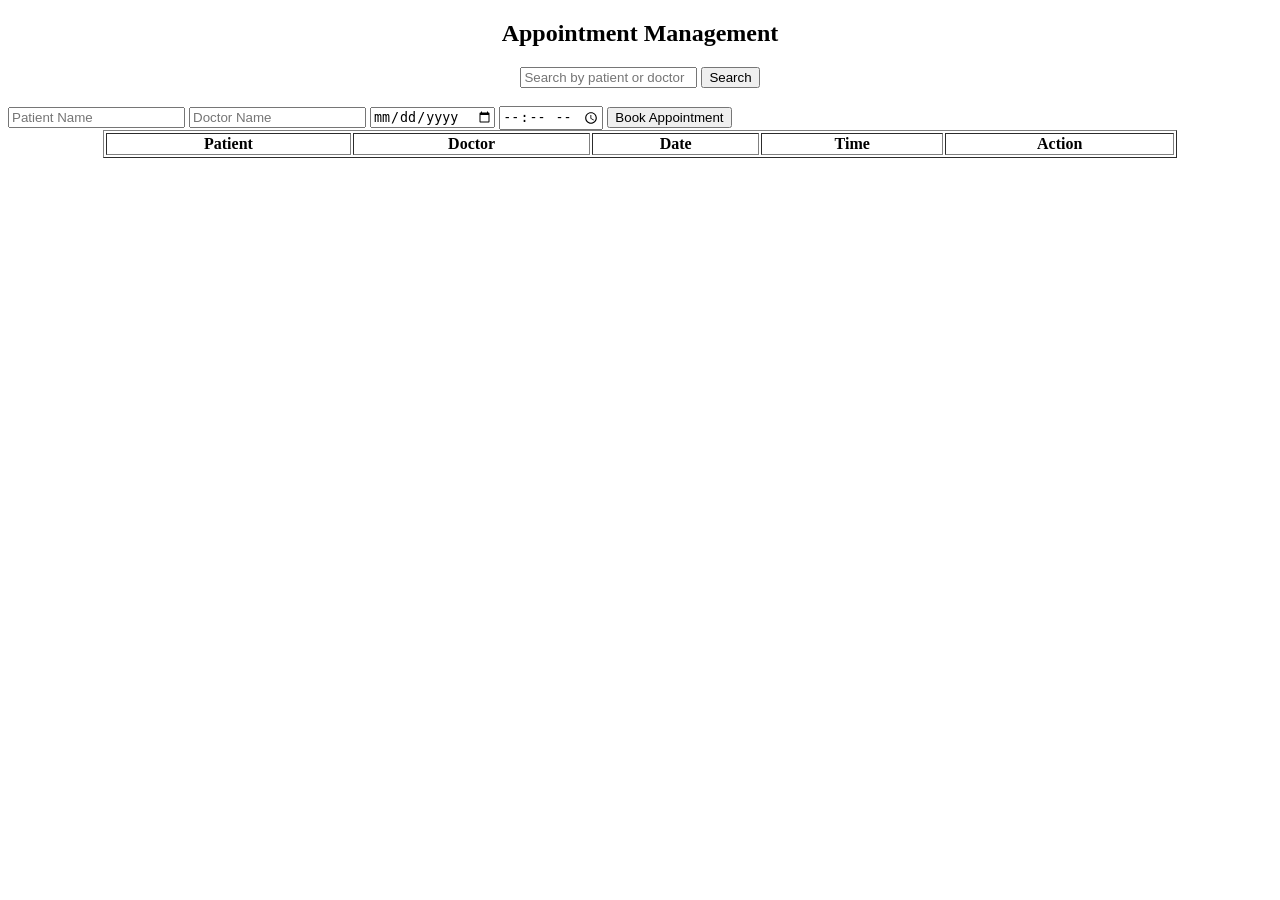
==== appointment.html @ 78ac6552 "feat: implement full-stack hospital management system with patient, doctor, billing, and appointment" ====
<!DOCTYPE html>
<html>
<head>
    <title>Appointment Management</title>
    <link rel="stylesheet" href="style.css">
</head>

<body onload="displayAppointments()">

<h2 style="text-align:center;">Appointment Management</h2>

<!-- SEARCH -->
<div style="text-align:center;">
    <input type="text" id="searchAppointment" placeholder="Search by patient or doctor">
    <button onclick="searchAppointment()">Search</button>
</div>

<br>

<!-- FORM -->
<div class="form-box">
    <input type="text" id="apatient" placeholder="Patient Name">
    <input type="text" id="adoctor" placeholder="Doctor Name">
    <input type="date" id="adate">
    <input type="time" id="atime">

    <button onclick="saveAppointment()">Book Appointment</button>
</div>

<!-- TABLE -->
<table border="1" width="85%" align="center">
    <thead>
        <tr>
            <th>Patient</th>
            <th>Doctor</th>
            <th>Date</th>
            <th>Time</th>
            <th>Action</th>
        </tr>
    </thead>

    <tbody id="appointmentTable"></tbody>
</table>

<script src="script.js"></script>

</body>
</html>
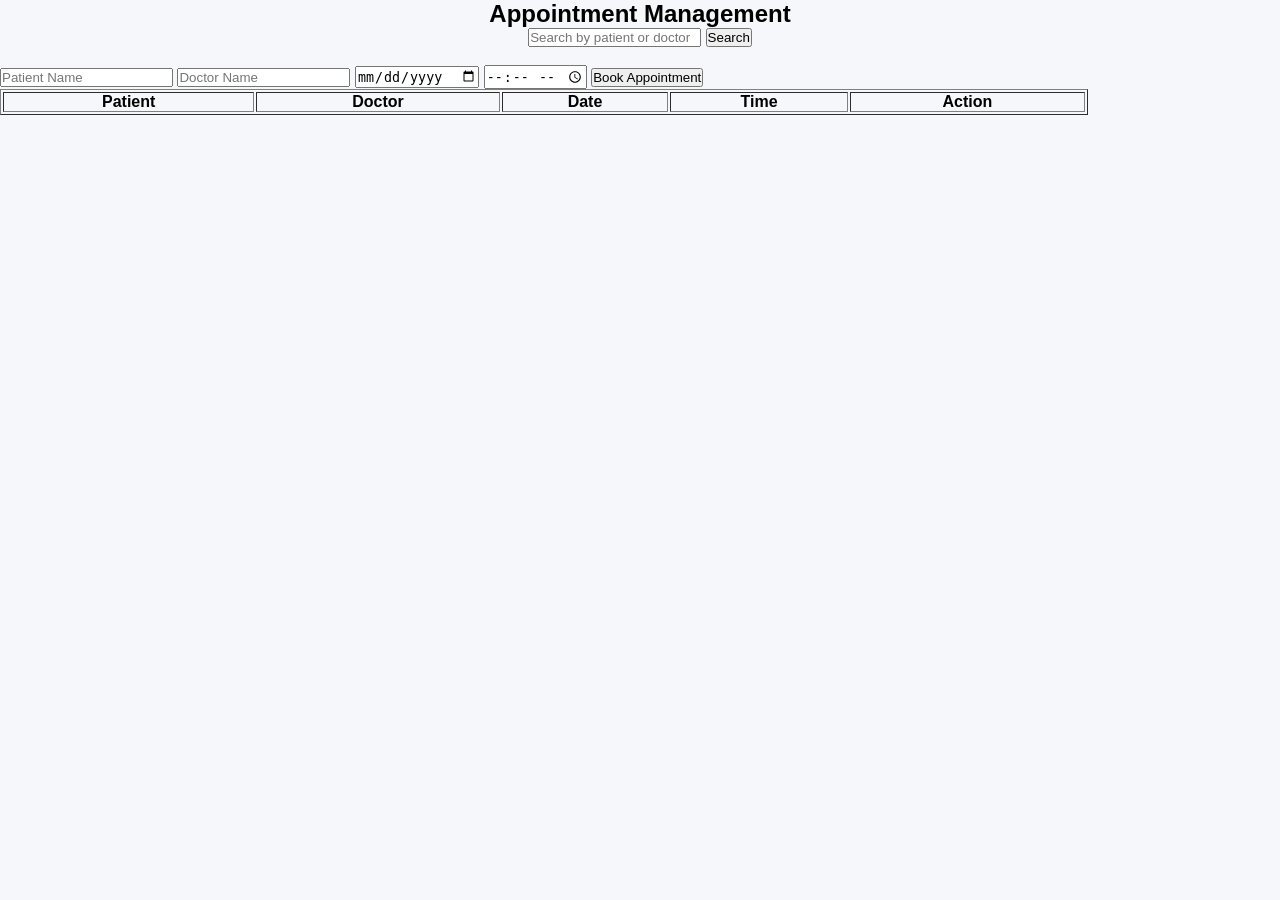
==== commit 3e3cecb5: "refactor: reorganize project assets by moving CSS files to /css and scripts to /js directories" ====
--- a/appointment.html
+++ b/appointment.html
@@ -2,7 +2,7 @@
 <html>
 <head>
     <title>Appointment Management</title>
-    <link rel="stylesheet" href="style.css">
+    <link rel="stylesheet" href="css/style.css">
 </head>
 
 <body onload="displayAppointments()">
@@ -42,7 +42,7 @@
     <tbody id="appointmentTable"></tbody>
 </table>
 
-<script src="script.js"></script>
+<script src="js/appointment.js"></script>
 
 </body>
 </html>
--- a/css/style.css
+++ b/css/style.css
@@ -0,0 +1,142 @@
+* {
+    margin: 0;
+    padding: 0;
+    box-sizing: border-box;
+}
+
+body {
+    font-family: 'Poppins', sans-serif;
+    background: #f5f7fa;
+}
+
+/* NAVBAR */
+.navbar {
+    display: flex;
+    justify-content: space-between;
+    align-items: center;
+    padding: 15px 50px;
+    background: white;
+    box-shadow: 0 3px 12px rgba(0,0,0,0.1);
+    position: sticky;
+    top: 0;
+}
+
+.logo {
+    font-size: 24px;
+    font-weight: bold;
+    color: #0077b6;
+}
+
+.navbar a {
+    text-decoration: none;
+    margin-left: 25px;
+    color: #333;
+    font-weight: 500;
+    transition: 0.3s;
+}
+
+.navbar a:hover {
+    color: #0077b6;
+}
+
+/* HERO */
+
+ .hero {
+    height: 100vh;
+    background: url('https://images.unsplash.com/photo-1586773860418-d37222d8fce3') no-repeat center center/cover;
+    position: relative;
+
+}
+
+.overlay {
+    height: 100%;
+    background: linear-gradient(rgba(0,119,182,0.7), rgba(0,0,0,0.6));
+    display: flex;
+    flex-direction: column;
+    justify-content: center;
+    align-items: center;
+    color: white;
+    text-align: center;
+}
+
+.overlay h1 {
+    font-size: 55px;
+    margin-bottom: 15px;
+}
+
+.overlay p {
+    font-size: 20px;
+    margin-bottom: 20px;
+}
+
+/* BUTTON */
+.btn {
+    padding: 12px 30px;
+    background: white;
+    color: #0077b6;
+    border-radius: 30px;
+    text-decoration: none;
+    font-weight: bold;
+    transition: 0.3s;
+}
+
+.btn:hover {
+    background: #caf0f8;
+    transform: scale(1.05);
+}
+
+/* SERVICES */
+.services {
+    padding: 70px 20px;
+    text-align: center;
+}
+
+.services h2 {
+    font-size: 32px;
+    margin-bottom: 40px;
+}
+
+.cards {
+    display: flex;
+    justify-content: center;
+    flex-wrap: wrap;
+}
+
+.card {
+    background: white;
+    width: 250px;
+    margin: 20px;
+    padding: 30px;
+    border-radius: 15px;
+    box-shadow: 0 8px 20px rgba(0,0,0,0.1);
+    transition: 0.4s;
+}
+
+.card:hover {
+    transform: translateY(-10px);
+}
+
+.card h3 {
+    color: #0077b6;
+    margin-bottom: 10px;
+}
+
+/* ABOUT */
+.about {
+    background: #eef6fb;
+    padding: 60px 20px;
+    text-align: center;
+}
+
+.about-content {
+    max-width: 700px;
+    margin: auto;
+}
+
+/* FOOTER */
+.footer {
+    background: #023e8a;
+    color: white;
+    text-align: center;
+    padding: 20px;
+}
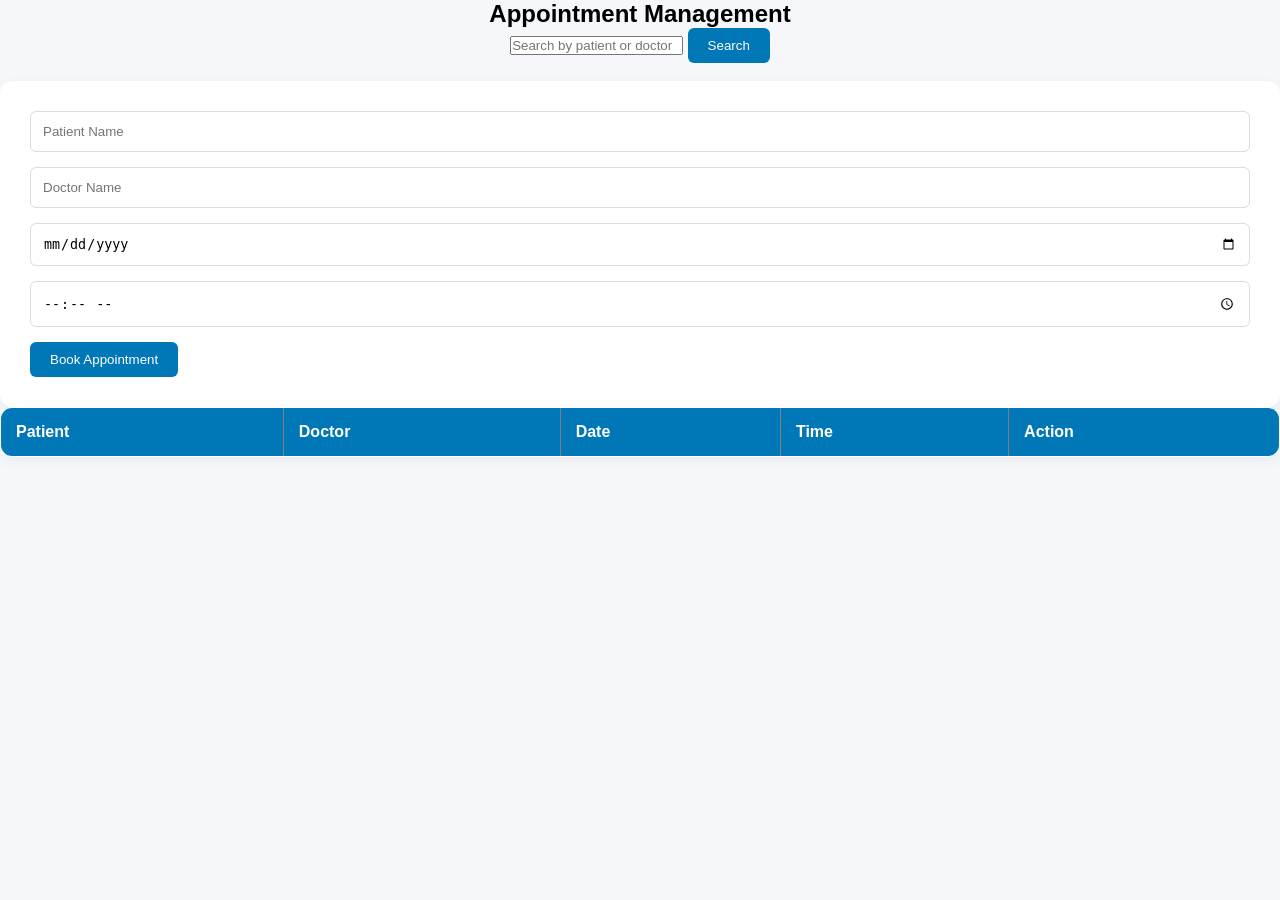
==== commit 7d76884b: "refactor: consolidate CSS and JS files into unified style.css and script.js resources" ====
--- a/appointment.html
+++ b/appointment.html
@@ -42,7 +42,7 @@
     <tbody id="appointmentTable"></tbody>
 </table>
 
-<script src="js/appointment.js"></script>
+<script src="js/script.js"></script>
 
 </body>
 </html>
--- a/css/style.css
+++ b/css/style.css
@@ -1,3 +1,6 @@
+/* ==========================================================================
+   GLOBAL STYLES
+   ========================================================================== */
 * {
     margin: 0;
     padding: 0;
@@ -5,7 +8,7 @@
 }
 
 body {
-    font-family: 'Poppins', sans-serif;
+    font-family: 'Poppins', 'Segoe UI', sans-serif;
     background: #f5f7fa;
 }
 
@@ -19,6 +22,7 @@
     box-shadow: 0 3px 12px rgba(0,0,0,0.1);
     position: sticky;
     top: 0;
+    z-index: 1000;
 }
 
 .logo {
@@ -39,13 +43,11 @@
     color: #0077b6;
 }
 
-/* HERO */
-
- .hero {
+/* HERO SECTION */
+.hero {
     height: 100vh;
     background: url('https://images.unsplash.com/photo-1586773860418-d37222d8fce3') no-repeat center center/cover;
     position: relative;
-
 }
 
 .overlay {
@@ -69,7 +71,7 @@
     margin-bottom: 20px;
 }
 
-/* BUTTON */
+/* BUTTONS */
 .btn {
     padding: 12px 30px;
     background: white;
@@ -78,6 +80,8 @@
     text-decoration: none;
     font-weight: bold;
     transition: 0.3s;
+    border: none;
+    cursor: pointer;
 }
 
 .btn:hover {
@@ -85,21 +89,103 @@
     transform: scale(1.05);
 }
 
-/* SERVICES */
-.services {
-    padding: 70px 20px;
-    text-align: center;
-}
-
-.services h2 {
+button {
+    padding: 10px 20px;
+    background: #0077b6;
+    color: white;
+    border: none;
+    border-radius: 6px;
+    cursor: pointer;
+    transition: 0.3s;
+}
+
+button:hover {
+    background: #023e8a;
+}
+
+/* ==========================================================================
+   LOGIN STYLES
+   ========================================================================== */
+.login-wrapper {
+    display: flex;
+    height: 100vh;
+}
+
+.login-left {
+    flex: 1;
+    background: linear-gradient(rgba(0,119,182,0.7), rgba(0,119,182,0.7)),
+                url('https://images.unsplash.com/photo-1519494026892-80bbd2d6fd0d') no-repeat center/cover;
+    color: white;
+    display: flex;
+    flex-direction: column;
+    justify-content: center;
+    padding: 60px;
+}
+
+.login-right {
+    flex: 1;
+    display: flex;
+    justify-content: center;
+    align-items: center;
+    background: #f4f6f9;
+}
+
+.login-form {
+    width: 350px;
+    background: #fff;
+    padding: 40px;
+    border-radius: 12px;
+    box-shadow: 0 8px 25px rgba(0,0,0,0.1);
+}
+
+.input-group {
+    margin-bottom: 20px;
+}
+
+.input-group label {
+    display: block;
+    margin-bottom: 8px;
+    font-weight: 500;
+}
+
+.input-group input {
+    width: 100%;
+    padding: 12px;
+    border: 1px solid #ccc;
+    border-radius: 6px;
+    outline: none;
+}
+
+/* ==========================================================================
+   DASHBOARD & CARDS
+   ========================================================================== */
+.stats {
+    display: grid;
+    grid-template-columns: repeat(auto-fit, minmax(200px, 1fr));
+    gap: 20px;
+    padding: 40px;
+}
+
+.stat-box {
+    background: white;
+    padding: 30px;
+    border-radius: 12px;
+    text-align: center;
+    box-shadow: 0 4px 15px rgba(0,0,0,0.05);
+    border-top: 5px solid #0077b6;
+}
+
+.stat-box h3 {
     font-size: 32px;
-    margin-bottom: 40px;
+    color: #0077b6;
+    margin-bottom: 5px;
 }
 
 .cards {
     display: flex;
     justify-content: center;
     flex-wrap: wrap;
+    padding: 40px;
 }
 
 .card {
@@ -110,27 +196,85 @@
     border-radius: 15px;
     box-shadow: 0 8px 20px rgba(0,0,0,0.1);
     transition: 0.4s;
+    text-align: center;
 }
 
 .card:hover {
     transform: translateY(-10px);
 }
 
-.card h3 {
-    color: #0077b6;
-    margin-bottom: 10px;
-}
-
-/* ABOUT */
-.about {
-    background: #eef6fb;
-    padding: 60px 20px;
-    text-align: center;
-}
-
-.about-content {
-    max-width: 700px;
-    margin: auto;
+/* ==========================================================================
+   MANAGEMENT PAGES (PATIENT, DOCTOR, ETC.)
+   ========================================================================== */
+.container {
+    display: flex;
+    padding: 30px;
+    gap: 30px;
+}
+
+.form-section, .form-box {
+    flex: 1;
+    background: white;
+    padding: 30px;
+    border-radius: 12px;
+    box-shadow: 0 4px 15px rgba(0,0,0,0.05);
+}
+
+.form-section h3, .form-box h3 {
+    margin-bottom: 20px;
+    color: #023e8a;
+}
+
+.form-section input, .form-box input, select {
+    width: 100%;
+    padding: 12px;
+    margin-bottom: 15px;
+    border: 1px solid #ddd;
+    border-radius: 6px;
+}
+
+.table-section {
+    flex: 2;
+}
+
+table {
+    width: 100%;
+    border-collapse: collapse;
+    background: white;
+    border-radius: 12px;
+    overflow: hidden;
+    box-shadow: 0 4px 15px rgba(0,0,0,0.05);
+}
+
+th, td {
+    padding: 15px;
+    text-align: left;
+    border-bottom: 1px solid #eee;
+}
+
+th {
+    background: #0077b6;
+    color: white;
+}
+
+tr:hover {
+    background: #f8f9fa;
+}
+
+.edit { background: #ffc107; color: black; }
+.delete { background: #dc3545; color: white; }
+
+.search-box {
+    margin-bottom: 20px;
+    display: flex;
+    gap: 10px;
+}
+
+.search-box input {
+    flex: 1;
+    padding: 12px;
+    border: 1px solid #ddd;
+    border-radius: 6px;
 }
 
 /* FOOTER */
@@ -139,4 +283,5 @@
     color: white;
     text-align: center;
     padding: 20px;
+    margin-top: 50px;
 }
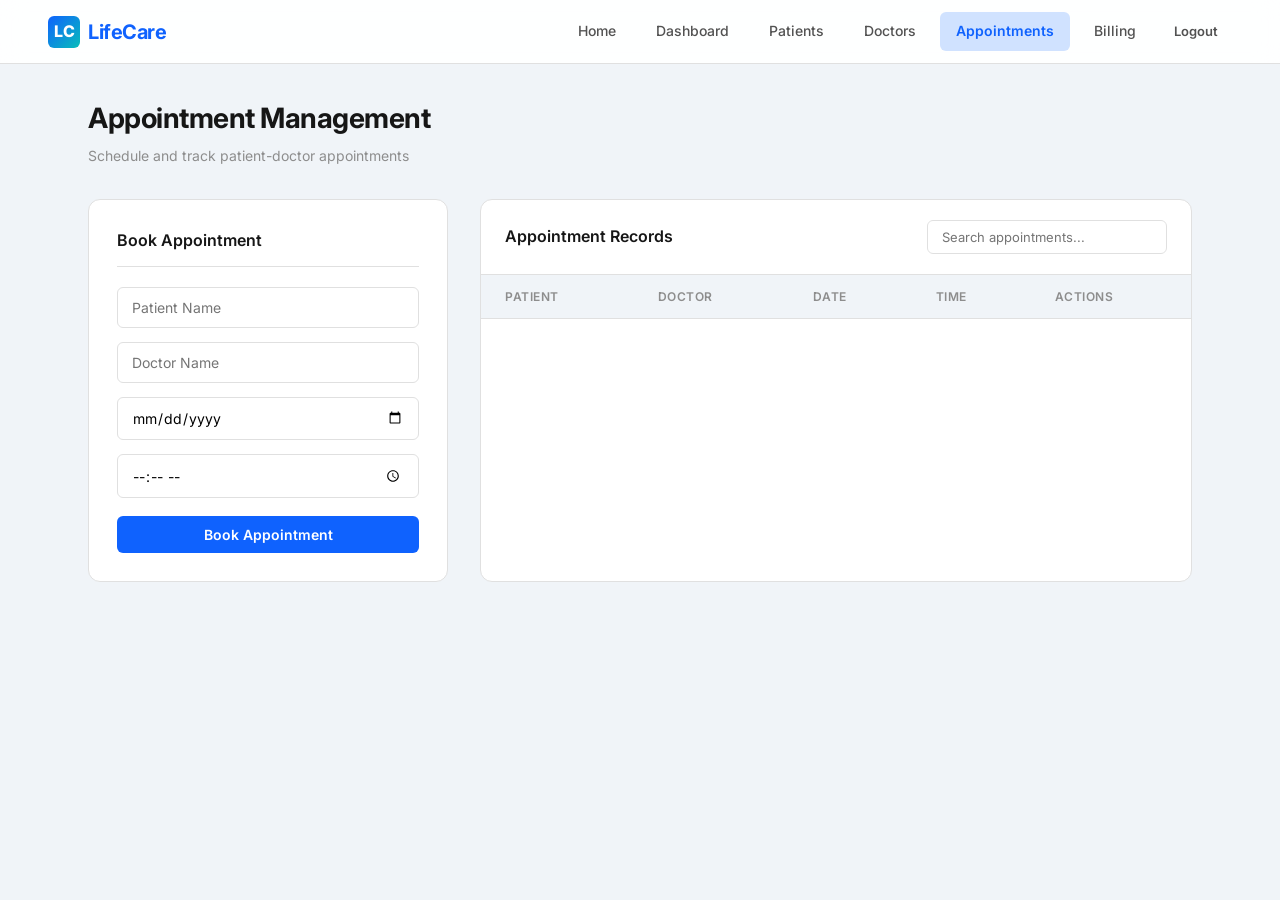
==== commit b3088895: "refactor: standardize UI layout and navigation across billing, doctor, patient, and appointment page" ====
--- a/appointment.html
+++ b/appointment.html
@@ -1,48 +1,63 @@
 <!DOCTYPE html>
-<html>
+<html lang="en">
 <head>
-    <title>Appointment Management</title>
+    <meta charset="UTF-8">
+    <meta name="viewport" content="width=device-width, initial-scale=1.0">
+    <title>Appointments - LifeCare Hospital</title>
     <link rel="stylesheet" href="css/style.css">
 </head>
-
 <body onload="displayAppointments()">
 
-<h2 style="text-align:center;">Appointment Management</h2>
+<header class="navbar">
+    <div class="logo"><div class="logo-icon">LC</div> LifeCare</div>
+    <nav>
+        <a href="index.html">Home</a>
+        <a href="dashboard.html">Dashboard</a>
+        <a href="patient.html">Patients</a>
+        <a href="doctor.html">Doctors</a>
+        <a href="appointment.html" class="active">Appointments</a>
+        <a href="billing.html">Billing</a>
+        <button onclick="logout()" class="btn-ghost btn-sm">Logout</button>
+    </nav>
+</header>
 
-<!-- SEARCH -->
-<div style="text-align:center;">
-    <input type="text" id="searchAppointment" placeholder="Search by patient or doctor">
-    <button onclick="searchAppointment()">Search</button>
+<div class="page-wrapper">
+    <div class="page-header">
+        <h1>Appointment Management</h1>
+        <p>Schedule and track patient-doctor appointments</p>
+    </div>
+
+    <div class="mgmt-layout">
+        <div class="form-panel">
+            <h3>Book Appointment</h3>
+            <input type="text" id="apatient" placeholder="Patient Name">
+            <input type="text" id="adoctor" placeholder="Doctor Name">
+            <input type="date" id="adate">
+            <input type="time" id="atime">
+            <button onclick="saveAppointment()">Book Appointment</button>
+        </div>
+
+        <div class="data-panel">
+            <div class="panel-header">
+                <h3>Appointment Records</h3>
+                <input type="text" class="search-input" id="searchAppointment" placeholder="Search appointments...">
+            </div>
+            <table>
+                <thead>
+                    <tr>
+                        <th>Patient</th>
+                        <th>Doctor</th>
+                        <th>Date</th>
+                        <th>Time</th>
+                        <th>Actions</th>
+                    </tr>
+                </thead>
+                <tbody id="appointmentTable"></tbody>
+            </table>
+        </div>
+    </div>
 </div>
 
-<br>
-
-<!-- FORM -->
-<div class="form-box">
-    <input type="text" id="apatient" placeholder="Patient Name">
-    <input type="text" id="adoctor" placeholder="Doctor Name">
-    <input type="date" id="adate">
-    <input type="time" id="atime">
-
-    <button onclick="saveAppointment()">Book Appointment</button>
-</div>
-
-<!-- TABLE -->
-<table border="1" width="85%" align="center">
-    <thead>
-        <tr>
-            <th>Patient</th>
-            <th>Doctor</th>
-            <th>Date</th>
-            <th>Time</th>
-            <th>Action</th>
-        </tr>
-    </thead>
-
-    <tbody id="appointmentTable"></tbody>
-</table>
-
 <script src="js/script.js"></script>
-
 </body>
 </html>
--- a/css/style.css
+++ b/css/style.css
@@ -1,287 +1,414 @@
-/* ==========================================================================
-   GLOBAL STYLES
-   ========================================================================== */
-* {
-    margin: 0;
-    padding: 0;
-    box-sizing: border-box;
-}
-
+@import url('https://fonts.googleapis.com/css2?family=Inter:wght@300;400;500;600;700;800&display=swap');
+
+/* ===== CSS VARIABLES ===== */
+:root {
+    --primary: #0f62fe;
+    --primary-dark: #0043ce;
+    --primary-light: #d0e2ff;
+    --accent: #08bdba;
+    --accent-dark: #009d9a;
+    --bg: #f0f4f8;
+    --bg-dark: #0b1120;
+    --surface: #ffffff;
+    --surface-hover: #f8fafc;
+    --text: #161616;
+    --text-secondary: #525252;
+    --text-muted: #8d8d8d;
+    --border: #e0e0e0;
+    --danger: #da1e28;
+    --danger-hover: #ba1b23;
+    --warning: #f1c21b;
+    --success: #198038;
+    --shadow-sm: 0 1px 3px rgba(0,0,0,0.06);
+    --shadow-md: 0 4px 16px rgba(0,0,0,0.08);
+    --shadow-lg: 0 8px 32px rgba(0,0,0,0.12);
+    --shadow-xl: 0 16px 48px rgba(0,0,0,0.16);
+    --radius-sm: 6px;
+    --radius-md: 12px;
+    --radius-lg: 20px;
+    --radius-xl: 28px;
+    --transition: 0.25s cubic-bezier(0.4, 0, 0.2, 1);
+}
+
+/* ===== RESET ===== */
+*, *::before, *::after { margin: 0; padding: 0; box-sizing: border-box; }
+html { scroll-behavior: smooth; }
 body {
-    font-family: 'Poppins', 'Segoe UI', sans-serif;
-    background: #f5f7fa;
-}
-
-/* NAVBAR */
+    font-family: 'Inter', -apple-system, sans-serif;
+    background: var(--bg);
+    color: var(--text);
+    line-height: 1.6;
+    min-height: 100vh;
+    -webkit-font-smoothing: antialiased;
+}
+a { text-decoration: none; color: inherit; }
+img { max-width: 100%; display: block; }
+ul { list-style: none; }
+
+/* ===== NAVBAR ===== */
 .navbar {
     display: flex;
     justify-content: space-between;
     align-items: center;
-    padding: 15px 50px;
-    background: white;
-    box-shadow: 0 3px 12px rgba(0,0,0,0.1);
+    padding: 0 48px;
+    height: 64px;
+    background: var(--surface);
+    border-bottom: 1px solid var(--border);
     position: sticky;
     top: 0;
-    z-index: 1000;
-}
-
-.logo {
-    font-size: 24px;
-    font-weight: bold;
-    color: #0077b6;
-}
-
-.navbar a {
+    z-index: 100;
+    backdrop-filter: blur(12px);
+    background: rgba(255,255,255,0.92);
+}
+.navbar .logo {
+    font-size: 20px;
+    font-weight: 700;
+    color: var(--primary);
+    letter-spacing: -0.5px;
+    display: flex;
+    align-items: center;
+    gap: 8px;
+}
+.navbar .logo .logo-icon {
+    width: 32px; height: 32px;
+    background: linear-gradient(135deg, var(--primary), var(--accent));
+    border-radius: var(--radius-sm);
+    display: flex; align-items: center; justify-content: center;
+    color: white; font-size: 16px; font-weight: 800;
+}
+.navbar nav { display: flex; align-items: center; gap: 8px; }
+.navbar nav a {
+    padding: 8px 16px;
+    font-size: 14px;
+    font-weight: 500;
+    color: var(--text-secondary);
+    border-radius: var(--radius-sm);
+    transition: var(--transition);
+}
+.navbar nav a:hover { color: var(--primary); background: var(--primary-light); }
+.navbar nav a.active { color: var(--primary); background: var(--primary-light); font-weight: 600; }
+
+/* ===== BUTTONS ===== */
+.btn {
+    display: inline-flex; align-items: center; justify-content: center; gap: 8px;
+    padding: 10px 24px;
+    font-size: 14px; font-weight: 600; font-family: inherit;
+    border: none; border-radius: var(--radius-sm);
+    cursor: pointer; transition: var(--transition);
     text-decoration: none;
-    margin-left: 25px;
-    color: #333;
-    font-weight: 500;
-    transition: 0.3s;
-}
-
-.navbar a:hover {
-    color: #0077b6;
-}
-
-/* HERO SECTION */
+}
+.btn-primary { background: var(--primary); color: white; }
+.btn-primary:hover { background: var(--primary-dark); transform: translateY(-1px); box-shadow: var(--shadow-md); }
+.btn-outline { background: transparent; color: var(--primary); border: 1.5px solid var(--primary); }
+.btn-outline:hover { background: var(--primary); color: white; }
+.btn-danger { background: var(--danger); color: white; }
+.btn-danger:hover { background: var(--danger-hover); }
+.btn-ghost { background: transparent; color: var(--text-secondary); }
+.btn-ghost:hover { background: var(--bg); color: var(--text); }
+.btn-sm { padding: 6px 14px; font-size: 13px; }
+.btn-lg { padding: 14px 32px; font-size: 16px; border-radius: var(--radius-md); }
+
+button {
+    font-family: inherit;
+    padding: 10px 24px;
+    font-size: 14px; font-weight: 600;
+    background: var(--primary); color: white;
+    border: none; border-radius: var(--radius-sm);
+    cursor: pointer; transition: var(--transition);
+}
+button:hover { background: var(--primary-dark); transform: translateY(-1px); }
+
+/* ===== HERO ===== */
 .hero {
-    height: 100vh;
-    background: url('https://images.unsplash.com/photo-1586773860418-d37222d8fce3') no-repeat center center/cover;
-    position: relative;
-}
-
-.overlay {
-    height: 100%;
-    background: linear-gradient(rgba(0,119,182,0.7), rgba(0,0,0,0.6));
-    display: flex;
-    flex-direction: column;
-    justify-content: center;
-    align-items: center;
-    color: white;
-    text-align: center;
-}
-
-.overlay h1 {
-    font-size: 55px;
-    margin-bottom: 15px;
-}
-
-.overlay p {
-    font-size: 20px;
+    min-height: calc(100vh - 64px);
+    background: var(--bg-dark);
+    display: flex; align-items: center; justify-content: center;
+    position: relative; overflow: hidden;
+}
+.hero::before {
+    content: '';
+    position: absolute; inset: 0;
+    background:
+        radial-gradient(ellipse at 20% 50%, rgba(15,98,254,0.15) 0%, transparent 50%),
+        radial-gradient(ellipse at 80% 20%, rgba(8,189,186,0.12) 0%, transparent 50%),
+        radial-gradient(ellipse at 60% 80%, rgba(15,98,254,0.08) 0%, transparent 50%);
+}
+.hero::after {
+    content: '';
+    position: absolute; inset: 0;
+    background-image:
+        radial-gradient(rgba(255,255,255,0.03) 1px, transparent 1px);
+    background-size: 32px 32px;
+}
+.hero .overlay {
+    position: relative; z-index: 1;
+    text-align: center; padding: 60px 24px;
+    max-width: 720px;
+}
+.hero .overlay .badge {
+    display: inline-flex; align-items: center; gap: 8px;
+    padding: 6px 16px;
+    background: rgba(15,98,254,0.15);
+    border: 1px solid rgba(15,98,254,0.3);
+    border-radius: 100px;
+    font-size: 13px; font-weight: 500;
+    color: var(--primary-light);
+    margin-bottom: 24px;
+}
+.hero .overlay h1 {
+    font-size: clamp(36px, 5vw, 56px);
+    font-weight: 800; line-height: 1.1;
+    color: white; letter-spacing: -1.5px;
     margin-bottom: 20px;
 }
-
-/* BUTTONS */
-.btn {
-    padding: 12px 30px;
-    background: white;
-    color: #0077b6;
-    border-radius: 30px;
-    text-decoration: none;
-    font-weight: bold;
-    transition: 0.3s;
-    border: none;
-    cursor: pointer;
-}
-
-.btn:hover {
-    background: #caf0f8;
-    transform: scale(1.05);
-}
-
-button {
-    padding: 10px 20px;
-    background: #0077b6;
-    color: white;
-    border: none;
-    border-radius: 6px;
-    cursor: pointer;
-    transition: 0.3s;
-}
-
-button:hover {
-    background: #023e8a;
-}
-
-/* ==========================================================================
-   LOGIN STYLES
-   ========================================================================== */
-.login-wrapper {
-    display: flex;
-    height: 100vh;
-}
-
+.hero .overlay h1 span {
+    background: linear-gradient(135deg, var(--primary), var(--accent));
+    -webkit-background-clip: text; -webkit-text-fill-color: transparent;
+    background-clip: text;
+}
+.hero .overlay p {
+    font-size: 18px; color: rgba(255,255,255,0.6);
+    margin-bottom: 36px; line-height: 1.7;
+}
+.hero .hero-actions { display: flex; gap: 12px; justify-content: center; flex-wrap: wrap; }
+
+/* ===== SECTIONS ===== */
+.section { padding: 80px 48px; }
+.section-header { text-align: center; margin-bottom: 48px; }
+.section-header h2 { font-size: 32px; font-weight: 700; letter-spacing: -0.5px; margin-bottom: 12px; }
+.section-header p { font-size: 16px; color: var(--text-secondary); max-width: 560px; margin: 0 auto; }
+
+/* ===== FEATURE CARDS ===== */
+.features-grid {
+    display: grid;
+    grid-template-columns: repeat(auto-fit, minmax(260px, 1fr));
+    gap: 24px; max-width: 1100px; margin: 0 auto;
+}
+.feature-card {
+    background: var(--surface);
+    border: 1px solid var(--border);
+    border-radius: var(--radius-md);
+    padding: 32px;
+    transition: var(--transition);
+    cursor: default;
+}
+.feature-card:hover { transform: translateY(-4px); box-shadow: var(--shadow-lg); border-color: transparent; }
+.feature-card .icon {
+    width: 48px; height: 48px;
+    border-radius: var(--radius-sm);
+    display: flex; align-items: center; justify-content: center;
+    font-size: 22px; margin-bottom: 20px;
+}
+.feature-card .icon.blue { background: var(--primary-light); color: var(--primary); }
+.feature-card .icon.teal { background: #d1fae5; color: var(--accent-dark); }
+.feature-card .icon.amber { background: #fef3c7; color: #d97706; }
+.feature-card .icon.rose { background: #fce7f3; color: #db2777; }
+.feature-card h3 { font-size: 18px; font-weight: 600; margin-bottom: 8px; }
+.feature-card p { font-size: 14px; color: var(--text-secondary); line-height: 1.6; }
+
+/* ===== ABOUT ===== */
+.about { background: var(--surface); }
+.about-content { max-width: 680px; margin: 0 auto; text-align: center; }
+.about-content h2 { font-size: 32px; font-weight: 700; margin-bottom: 16px; }
+.about-content p { font-size: 16px; color: var(--text-secondary); line-height: 1.8; }
+
+/* ===== STATS ===== */
+.stats-grid {
+    display: grid;
+    grid-template-columns: repeat(auto-fit, minmax(220px, 1fr));
+    gap: 24px; padding: 40px 48px; max-width: 1100px; margin: 0 auto;
+}
+.stat-card {
+    background: var(--surface);
+    border: 1px solid var(--border);
+    border-radius: var(--radius-md);
+    padding: 28px;
+    transition: var(--transition);
+}
+.stat-card:hover { box-shadow: var(--shadow-md); }
+.stat-card .stat-label { font-size: 13px; font-weight: 500; color: var(--text-muted); text-transform: uppercase; letter-spacing: 0.5px; margin-bottom: 8px; }
+.stat-card .stat-value { font-size: 36px; font-weight: 800; color: var(--text); letter-spacing: -1px; }
+.stat-card .stat-icon { float: right; width: 40px; height: 40px; border-radius: var(--radius-sm); display: flex; align-items: center; justify-content: center; font-size: 18px; }
+
+/* ===== QUICK LINKS / DASHBOARD CARDS ===== */
+.quick-links {
+    display: grid;
+    grid-template-columns: repeat(auto-fit, minmax(280px, 1fr));
+    gap: 24px; padding: 0 48px 48px; max-width: 1100px; margin: 0 auto;
+}
+.quick-card {
+    background: var(--surface);
+    border: 1px solid var(--border);
+    border-radius: var(--radius-md);
+    padding: 28px;
+    display: flex; align-items: center; gap: 20px;
+    cursor: pointer; transition: var(--transition);
+}
+.quick-card:hover { box-shadow: var(--shadow-lg); border-color: var(--primary); transform: translateY(-2px); }
+.quick-card .qc-icon { width: 48px; height: 48px; border-radius: var(--radius-sm); display: flex; align-items: center; justify-content: center; font-size: 20px; flex-shrink: 0; }
+.quick-card .qc-info h3 { font-size: 16px; font-weight: 600; margin-bottom: 4px; }
+.quick-card .qc-info p { font-size: 13px; color: var(--text-muted); }
+
+/* ===== LOGIN ===== */
+.login-wrapper { display: flex; min-height: 100vh; }
 .login-left {
     flex: 1;
-    background: linear-gradient(rgba(0,119,182,0.7), rgba(0,119,182,0.7)),
-                url('https://images.unsplash.com/photo-1519494026892-80bbd2d6fd0d') no-repeat center/cover;
-    color: white;
-    display: flex;
-    flex-direction: column;
-    justify-content: center;
-    padding: 60px;
-}
-
+    background: var(--bg-dark);
+    display: flex; flex-direction: column; justify-content: center;
+    padding: 80px;
+    position: relative; overflow: hidden;
+}
+.login-left::before {
+    content: '';
+    position: absolute; inset: 0;
+    background:
+        radial-gradient(ellipse at 30% 40%, rgba(15,98,254,0.2) 0%, transparent 60%),
+        radial-gradient(ellipse at 70% 70%, rgba(8,189,186,0.15) 0%, transparent 50%);
+}
+.login-left .branding { position: relative; z-index: 1; }
+.login-left .branding h1 { font-size: 36px; font-weight: 800; color: white; margin-bottom: 12px; line-height: 1.2; }
+.login-left .branding p { font-size: 16px; color: rgba(255,255,255,0.5); line-height: 1.7; }
 .login-right {
     flex: 1;
-    display: flex;
-    justify-content: center;
-    align-items: center;
-    background: #f4f6f9;
-}
-
+    display: flex; justify-content: center; align-items: center;
+    background: var(--bg);
+    padding: 48px;
+}
 .login-form {
-    width: 350px;
-    background: #fff;
+    width: 100%; max-width: 400px;
+    background: var(--surface);
     padding: 40px;
-    border-radius: 12px;
-    box-shadow: 0 8px 25px rgba(0,0,0,0.1);
-}
-
-.input-group {
-    margin-bottom: 20px;
-}
-
-.input-group label {
-    display: block;
-    margin-bottom: 8px;
-    font-weight: 500;
-}
-
-.input-group input {
-    width: 100%;
-    padding: 12px;
-    border: 1px solid #ccc;
-    border-radius: 6px;
+    border-radius: var(--radius-lg);
+    box-shadow: var(--shadow-lg);
+    border: 1px solid var(--border);
+}
+.login-form h2 { font-size: 24px; font-weight: 700; margin-bottom: 8px; }
+.login-form .login-subtitle { font-size: 14px; color: var(--text-muted); margin-bottom: 32px; }
+
+/* ===== FORM INPUTS ===== */
+.input-group { margin-bottom: 20px; }
+.input-group label { display: block; font-size: 13px; font-weight: 600; color: var(--text); margin-bottom: 6px; }
+.input-group input, .input-group select {
+    width: 100%; padding: 11px 14px;
+    border: 1.5px solid var(--border);
+    border-radius: var(--radius-sm);
+    font-size: 14px; font-family: inherit;
+    background: var(--surface);
+    transition: var(--transition);
     outline: none;
 }
-
-/* ==========================================================================
-   DASHBOARD & CARDS
-   ========================================================================== */
-.stats {
-    display: grid;
-    grid-template-columns: repeat(auto-fit, minmax(200px, 1fr));
-    gap: 20px;
-    padding: 40px;
-}
-
-.stat-box {
-    background: white;
-    padding: 30px;
-    border-radius: 12px;
+.input-group input:focus, .input-group select:focus { border-color: var(--primary); box-shadow: 0 0 0 3px rgba(15,98,254,0.12); }
+.input-group input::placeholder { color: var(--text-muted); }
+.form-options { display: flex; justify-content: space-between; align-items: center; margin-bottom: 24px; font-size: 13px; }
+.form-options a { color: var(--primary); font-weight: 500; }
+.form-options a:hover { text-decoration: underline; }
+.register-text { text-align: center; font-size: 13px; color: var(--text-muted); margin-top: 20px; }
+.register-text a { color: var(--primary); font-weight: 600; }
+.login-btn { width: 100%; padding: 12px; font-size: 15px; border-radius: var(--radius-sm); }
+.error-message { color: var(--danger); font-size: 12px; margin-top: 4px; display: block; }
+.password-group { position: relative; }
+.toggle-password { position: absolute; right: 14px; top: 38px; cursor: pointer; font-size: 16px; color: var(--text-muted); }
+
+/* ===== PAGE LAYOUT ===== */
+.page-wrapper { max-width: 1200px; margin: 0 auto; padding: 32px 48px; }
+.page-header { margin-bottom: 32px; }
+.page-header h1 { font-size: 28px; font-weight: 700; letter-spacing: -0.5px; }
+.page-header p { font-size: 14px; color: var(--text-muted); margin-top: 4px; }
+
+/* ===== MANAGEMENT LAYOUT ===== */
+.mgmt-layout { display: grid; grid-template-columns: 360px 1fr; gap: 32px; }
+.form-panel {
+    background: var(--surface);
+    border: 1px solid var(--border);
+    border-radius: var(--radius-md);
+    padding: 28px;
+    height: fit-content;
+    position: sticky; top: 96px;
+}
+.form-panel h3 { font-size: 16px; font-weight: 600; margin-bottom: 20px; padding-bottom: 12px; border-bottom: 1px solid var(--border); }
+.form-panel input, .form-panel select {
+    width: 100%; padding: 11px 14px;
+    border: 1.5px solid var(--border);
+    border-radius: var(--radius-sm);
+    font-size: 14px; font-family: inherit;
+    margin-bottom: 14px; outline: none;
+    transition: var(--transition);
+}
+.form-panel input:focus, .form-panel select:focus { border-color: var(--primary); box-shadow: 0 0 0 3px rgba(15,98,254,0.12); }
+.form-panel button { width: 100%; margin-top: 4px; }
+
+.data-panel {
+    background: var(--surface);
+    border: 1px solid var(--border);
+    border-radius: var(--radius-md);
+    overflow: hidden;
+}
+.data-panel .panel-header {
+    display: flex; justify-content: space-between; align-items: center;
+    padding: 20px 24px;
+    border-bottom: 1px solid var(--border);
+}
+.data-panel .panel-header h3 { font-size: 16px; font-weight: 600; }
+.search-input {
+    padding: 8px 14px;
+    border: 1.5px solid var(--border);
+    border-radius: var(--radius-sm);
+    font-size: 13px; font-family: inherit;
+    width: 240px; outline: none;
+    transition: var(--transition);
+}
+.search-input:focus { border-color: var(--primary); box-shadow: 0 0 0 3px rgba(15,98,254,0.12); }
+
+/* ===== TABLE ===== */
+table { width: 100%; border-collapse: collapse; }
+thead { background: var(--bg); }
+th { padding: 12px 24px; font-size: 12px; font-weight: 600; text-transform: uppercase; letter-spacing: 0.5px; color: var(--text-muted); text-align: left; border-bottom: 1px solid var(--border); }
+td { padding: 14px 24px; font-size: 14px; color: var(--text); border-bottom: 1px solid var(--border); }
+tr { transition: var(--transition); }
+tbody tr:hover { background: var(--surface-hover); }
+tbody tr:last-child td { border-bottom: none; }
+.action-btns { display: flex; gap: 6px; }
+.action-btns button { padding: 5px 12px; font-size: 12px; border-radius: 4px; }
+.btn-edit { background: #e0f2fe; color: #0369a1; }
+.btn-edit:hover { background: #bae6fd; transform: none; }
+.btn-delete { background: #fee2e2; color: var(--danger); }
+.btn-delete:hover { background: #fecaca; transform: none; }
+
+/* ===== BILLING ===== */
+.bill-total { font-size: 24px; font-weight: 700; color: var(--primary); margin: 16px 0 8px; padding: 16px; background: var(--primary-light); border-radius: var(--radius-sm); text-align: center; }
+
+/* ===== FOOTER ===== */
+.footer {
+    background: var(--bg-dark);
+    color: rgba(255,255,255,0.5);
     text-align: center;
-    box-shadow: 0 4px 15px rgba(0,0,0,0.05);
-    border-top: 5px solid #0077b6;
-}
-
-.stat-box h3 {
-    font-size: 32px;
-    color: #0077b6;
-    margin-bottom: 5px;
-}
-
-.cards {
-    display: flex;
-    justify-content: center;
-    flex-wrap: wrap;
-    padding: 40px;
-}
-
-.card {
-    background: white;
-    width: 250px;
-    margin: 20px;
-    padding: 30px;
-    border-radius: 15px;
-    box-shadow: 0 8px 20px rgba(0,0,0,0.1);
-    transition: 0.4s;
-    text-align: center;
-}
-
-.card:hover {
-    transform: translateY(-10px);
-}
-
-/* ==========================================================================
-   MANAGEMENT PAGES (PATIENT, DOCTOR, ETC.)
-   ========================================================================== */
-.container {
-    display: flex;
-    padding: 30px;
-    gap: 30px;
-}
-
-.form-section, .form-box {
-    flex: 1;
-    background: white;
-    padding: 30px;
-    border-radius: 12px;
-    box-shadow: 0 4px 15px rgba(0,0,0,0.05);
-}
-
-.form-section h3, .form-box h3 {
-    margin-bottom: 20px;
-    color: #023e8a;
-}
-
-.form-section input, .form-box input, select {
-    width: 100%;
-    padding: 12px;
-    margin-bottom: 15px;
-    border: 1px solid #ddd;
-    border-radius: 6px;
-}
-
-.table-section {
-    flex: 2;
-}
-
-table {
-    width: 100%;
-    border-collapse: collapse;
-    background: white;
-    border-radius: 12px;
-    overflow: hidden;
-    box-shadow: 0 4px 15px rgba(0,0,0,0.05);
-}
-
-th, td {
-    padding: 15px;
-    text-align: left;
-    border-bottom: 1px solid #eee;
-}
-
-th {
-    background: #0077b6;
-    color: white;
-}
-
-tr:hover {
-    background: #f8f9fa;
-}
-
-.edit { background: #ffc107; color: black; }
-.delete { background: #dc3545; color: white; }
-
-.search-box {
-    margin-bottom: 20px;
-    display: flex;
-    gap: 10px;
-}
-
-.search-box input {
-    flex: 1;
-    padding: 12px;
-    border: 1px solid #ddd;
-    border-radius: 6px;
-}
-
-/* FOOTER */
-.footer {
-    background: #023e8a;
-    color: white;
-    text-align: center;
-    padding: 20px;
-    margin-top: 50px;
+    padding: 32px 48px;
+    font-size: 13px;
+    border-top: 1px solid rgba(255,255,255,0.06);
+}
+
+/* ===== ANIMATIONS ===== */
+@keyframes fadeInUp { from { opacity: 0; transform: translateY(20px); } to { opacity: 1; transform: translateY(0); } }
+.animate-in { animation: fadeInUp 0.5s ease-out forwards; }
+.delay-1 { animation-delay: 0.1s; opacity: 0; }
+.delay-2 { animation-delay: 0.2s; opacity: 0; }
+.delay-3 { animation-delay: 0.3s; opacity: 0; }
+.delay-4 { animation-delay: 0.4s; opacity: 0; }
+
+/* ===== RESPONSIVE ===== */
+@media (max-width: 900px) {
+    .navbar { padding: 0 24px; }
+    .mgmt-layout { grid-template-columns: 1fr; }
+    .form-panel { position: static; }
+    .section { padding: 48px 24px; }
+    .stats-grid, .quick-links { padding: 24px; }
+    .page-wrapper { padding: 24px; }
+    .login-wrapper { flex-direction: column; }
+    .login-left { padding: 48px 24px; min-height: 200px; }
+    .login-right { padding: 32px 24px; }
+}
+@media (max-width: 640px) {
+    .navbar nav { gap: 2px; }
+    .navbar nav a { padding: 6px 10px; font-size: 12px; }
+    .hero .overlay h1 { font-size: 28px; }
 }
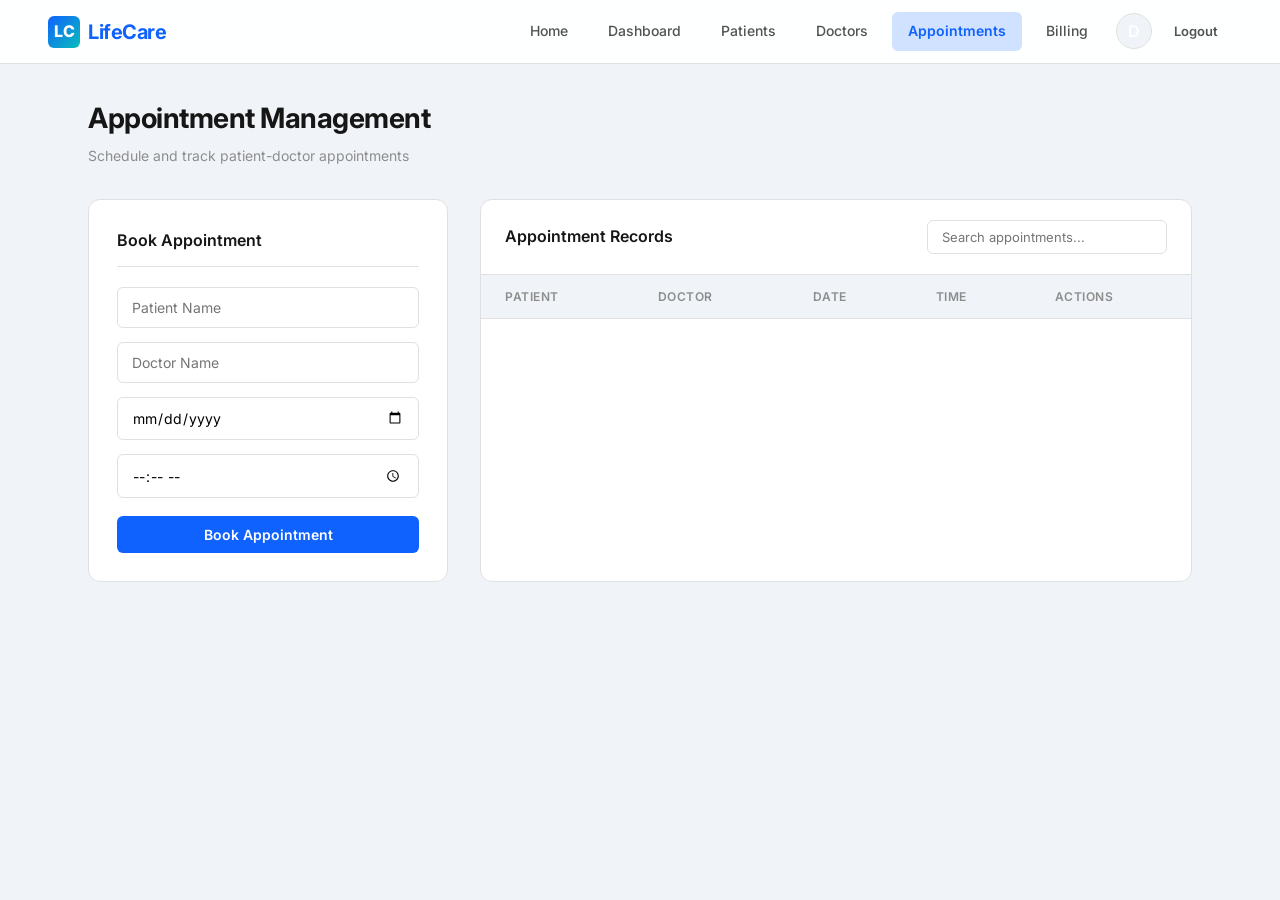
==== commit 9f05d2ea: "feat: add theme toggle button to navigation header and login page" ====
--- a/appointment.html
+++ b/appointment.html
@@ -17,6 +17,7 @@
         <a href="doctor.html">Doctors</a>
         <a href="appointment.html" class="active">Appointments</a>
         <a href="billing.html">Billing</a>
+        <button class="theme-toggle" id="themeToggle" onclick="toggleTheme()">D</button>
         <button onclick="logout()" class="btn-ghost btn-sm">Logout</button>
     </nav>
 </header>
--- a/css/style.css
+++ b/css/style.css
@@ -30,6 +30,47 @@
     --transition: 0.25s cubic-bezier(0.4, 0, 0.2, 1);
 }
 
+/* ===== DARK MODE ===== */
+[data-theme="dark"] {
+    --bg: #0d1117;
+    --bg-dark: #010409;
+    --surface: #161b22;
+    --surface-hover: #1c2128;
+    --text: #e6edf3;
+    --text-secondary: #8b949e;
+    --text-muted: #6e7681;
+    --border: #30363d;
+    --primary-light: rgba(15,98,254,0.15);
+    --shadow-sm: 0 1px 3px rgba(0,0,0,0.3);
+    --shadow-md: 0 4px 16px rgba(0,0,0,0.4);
+    --shadow-lg: 0 8px 32px rgba(0,0,0,0.5);
+    --shadow-xl: 0 16px 48px rgba(0,0,0,0.6);
+}
+[data-theme="dark"] .navbar { background: rgba(22,27,34,0.92); }
+[data-theme="dark"] .feature-card .icon.blue { background: rgba(15,98,254,0.15); }
+[data-theme="dark"] .feature-card .icon.teal { background: rgba(8,189,186,0.15); }
+[data-theme="dark"] .feature-card .icon.amber { background: rgba(217,119,6,0.15); }
+[data-theme="dark"] .feature-card .icon.rose { background: rgba(219,39,119,0.15); }
+[data-theme="dark"] thead { background: #1c2128; }
+[data-theme="dark"] .btn-edit { background: rgba(14,165,233,0.15); color: #38bdf8; }
+[data-theme="dark"] .btn-delete { background: rgba(218,30,40,0.15); color: #f87171; }
+[data-theme="dark"] .bill-total { background: rgba(15,98,254,0.12); }
+[data-theme="dark"] input, [data-theme="dark"] select { background: var(--surface); color: var(--text); }
+[data-theme="dark"] .search-input { background: var(--surface); color: var(--text); }
+
+/* Theme Toggle Button */
+.theme-toggle {
+    width: 36px; height: 36px;
+    border-radius: 50%;
+    background: var(--bg);
+    border: 1.5px solid var(--border);
+    display: flex; align-items: center; justify-content: center;
+    cursor: pointer; font-size: 16px;
+    transition: var(--transition);
+    margin-left: 4px; padding: 0;
+}
+.theme-toggle:hover { background: var(--primary-light); border-color: var(--primary); transform: none; }
+
 /* ===== RESET ===== */
 *, *::before, *::after { margin: 0; padding: 0; box-sizing: border-box; }
 html { scroll-behavior: smooth; }
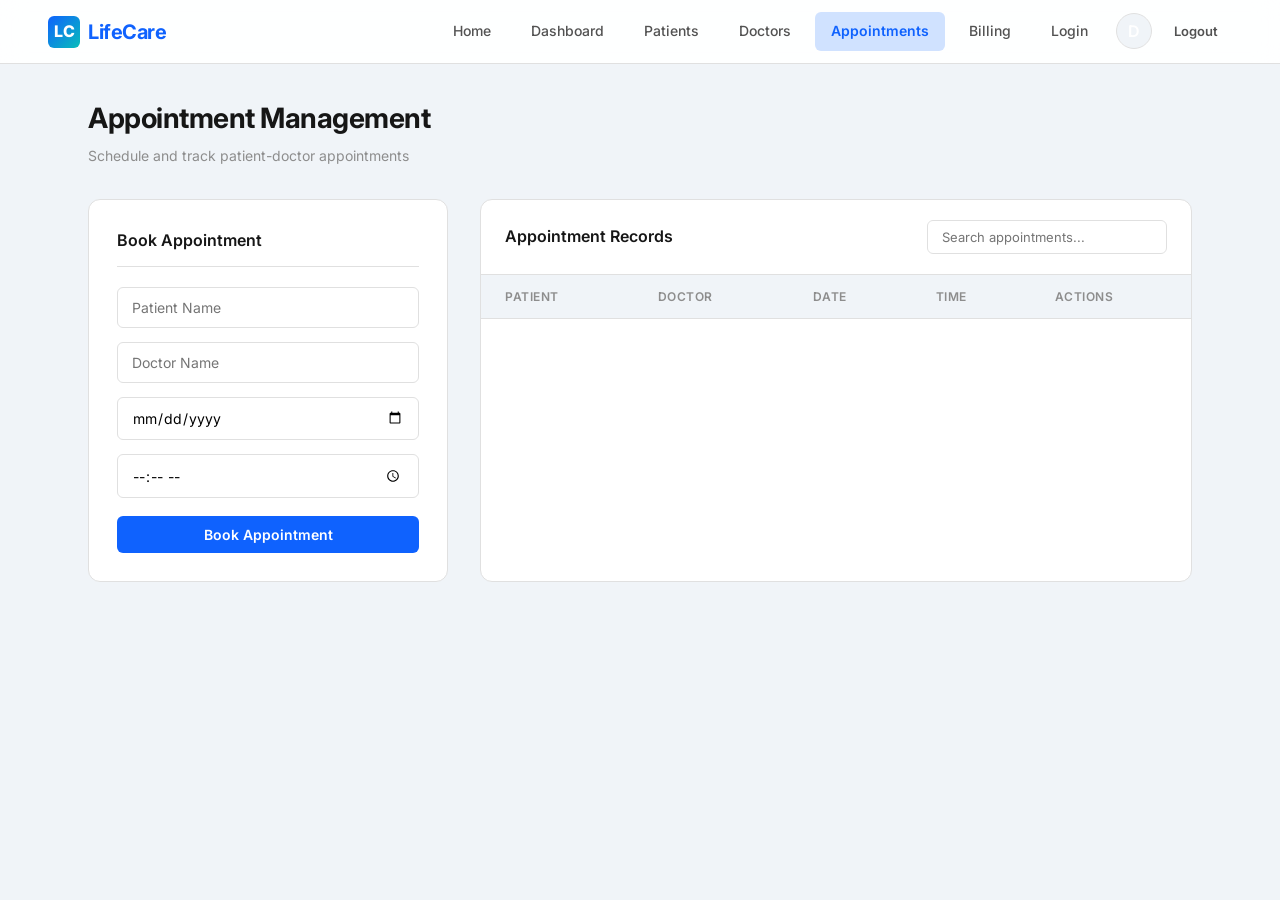
==== commit 30ab8a5e: "feat: add login link to navigation bar in patient and doctor views" ====
--- a/appointment.html
+++ b/appointment.html
@@ -17,6 +17,7 @@
         <a href="doctor.html">Doctors</a>
         <a href="appointment.html" class="active">Appointments</a>
         <a href="billing.html">Billing</a>
+        <a href="login.html">Login</a>
         <button class="theme-toggle" id="themeToggle" onclick="toggleTheme()">D</button>
         <button onclick="logout()" class="btn-ghost btn-sm">Logout</button>
     </nav>
